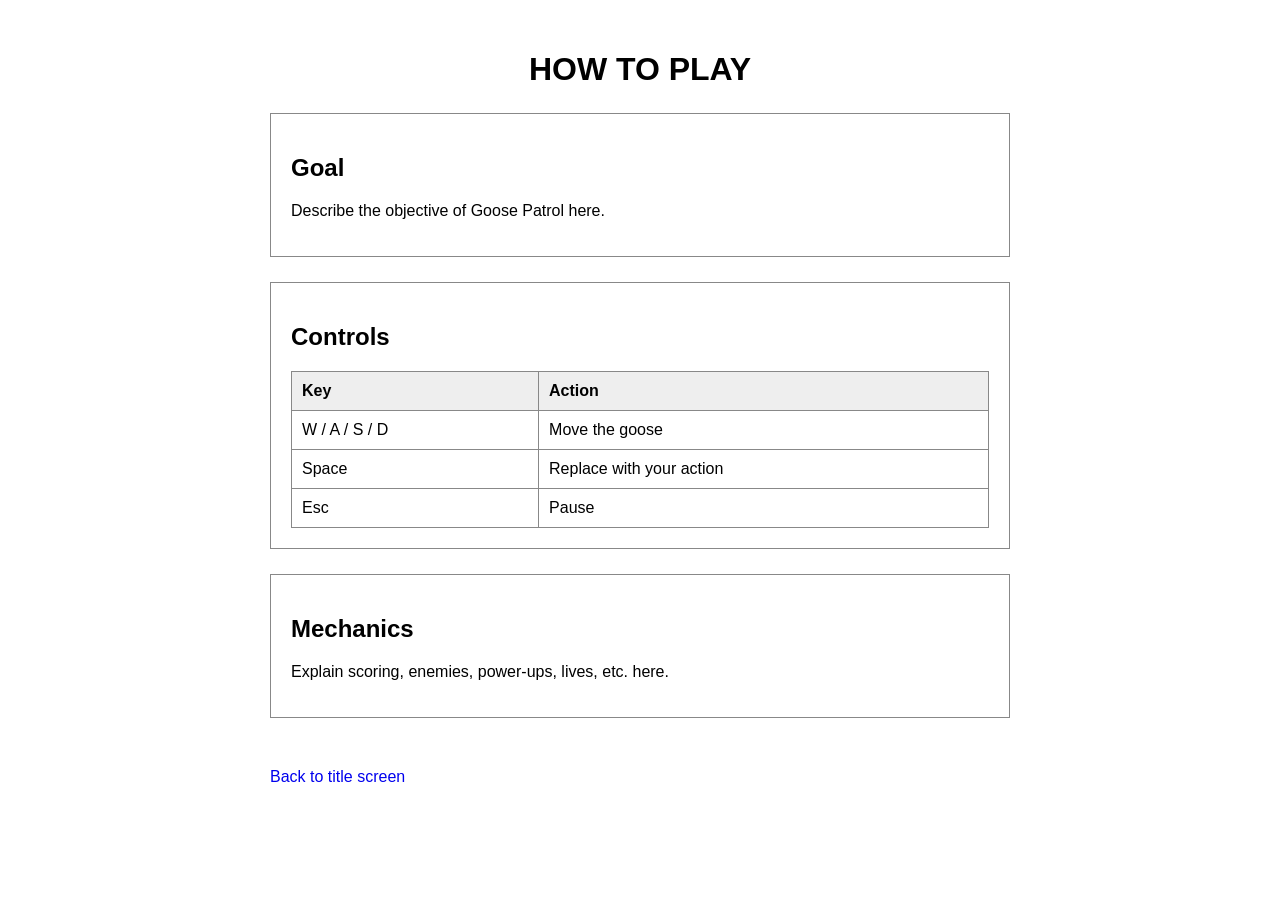
==== controls.html @ 5cadd248 "add controls page" ====
<!DOCTYPE html>
<html lang="en">
<head>
    <meta charset="UTF-8">
    <meta name="viewport" content="width=device-width, initial-scale=1.0">
    <title>How to Play - Goose Patrol</title>
    <link rel="stylesheet" href="style.css">
</head>

<body>

    <main class="controls-page">

        <h1>HOW TO PLAY</h1>

        <section class="info-block">
            <h2>Goal</h2>
            <p>Describe the objective of Goose Patrol here.</p>
        </section>

        <section class="info-block">
            <h2>Controls</h2>
            <table class="controls-table">
                <thead>
                    <tr><th>Key</th><th>Action</th></tr>
                </thead>
                <tbody>
                    <tr><td>W / A / S / D</td><td>Move the goose</td></tr>
                    <tr><td>Space</td><td>Replace with your action</td></tr>
                    <tr><td>Esc</td><td>Pause</td></tr>
                </tbody>
            </table>
        </section>

        <section class="info-block">
            <h2>Mechanics</h2>
            <p>Explain scoring, enemies, power-ups, lives, etc. here.</p>
        </section>

        <a href="index.html" class="back-link">Back to title screen</a>

    </main>

</body>
</html>
---- style.css ----
/* General website settings */

* {
    box-sizing: border-box;
}

body {
    margin: 0;
    font-family: Arial, sans-serif;
}

/* TITLE SCREEN */

.title-screen {
    min-height: 100vh;
    display: flex;
    flex-direction: column;
    align-items: center;
    justify-content: center;
    text-align: center;
}

.title-screen h1 {
    font-size: 48px;
}

.goose-image {
    width: 250px;
    height: auto;
    cursor: pointer;
}

.goose-image:hover {
    transform: scale(1.05);
}

/* TITLE SCREEN LINKS */

.link-row {
    display: flex;
    flex-wrap: wrap;
    justify-content: center;
    gap: 40px;
    margin-top: 20px;
}

.link-item {
    display: flex;
    flex-direction: column;
    align-items: center;
}

/* CONTROLS PAGE */

.controls-page {
    min-height: 100vh;
    padding: 30px;
    max-width: 800px;
    margin: 0 auto;
}

.controls-page h1 {
    text-align: center;
}

.info-block {
    margin: 25px 0;
    padding: 20px;
    border: 1px solid #888;
}

.controls-table {
    width: 100%;
    border-collapse: collapse;
}

.controls-table th,
.controls-table td {
    border: 1px solid #888;
    padding: 10px;
    text-align: left;
}

.controls-table th {
    background: #eeeeee;
}

/* DOCUMENTS PAGE */

.documents-page {
    min-height: 100vh;
    padding: 30px;
}

.documents-page h1 {
    text-align: center;
}

/* TAB NAVIGATION */

.tab-container {
    display: flex;
    justify-content: center;
    flex-wrap: wrap;
    gap: 8px;
    margin: 30px 0;
}

.tab {
    padding: 12px 20px;
    border: 1px solid #888;
    cursor: pointer;
    background: #eeeeee;
    font-size: 15px;
}

.tab.active {
    background: #444444;
    color: white;
}

/* DOCUMENT CONTENT */

.document-content {
    display: none;
    padding: 25px;
    min-height: 400px;
    border: 1px solid #888;
}

.document-content.active {
    display: block;
}

/* BACK LINK */

.back-link {
    display: inline-block;
    margin-top: 25px;
    text-decoration: none;
}
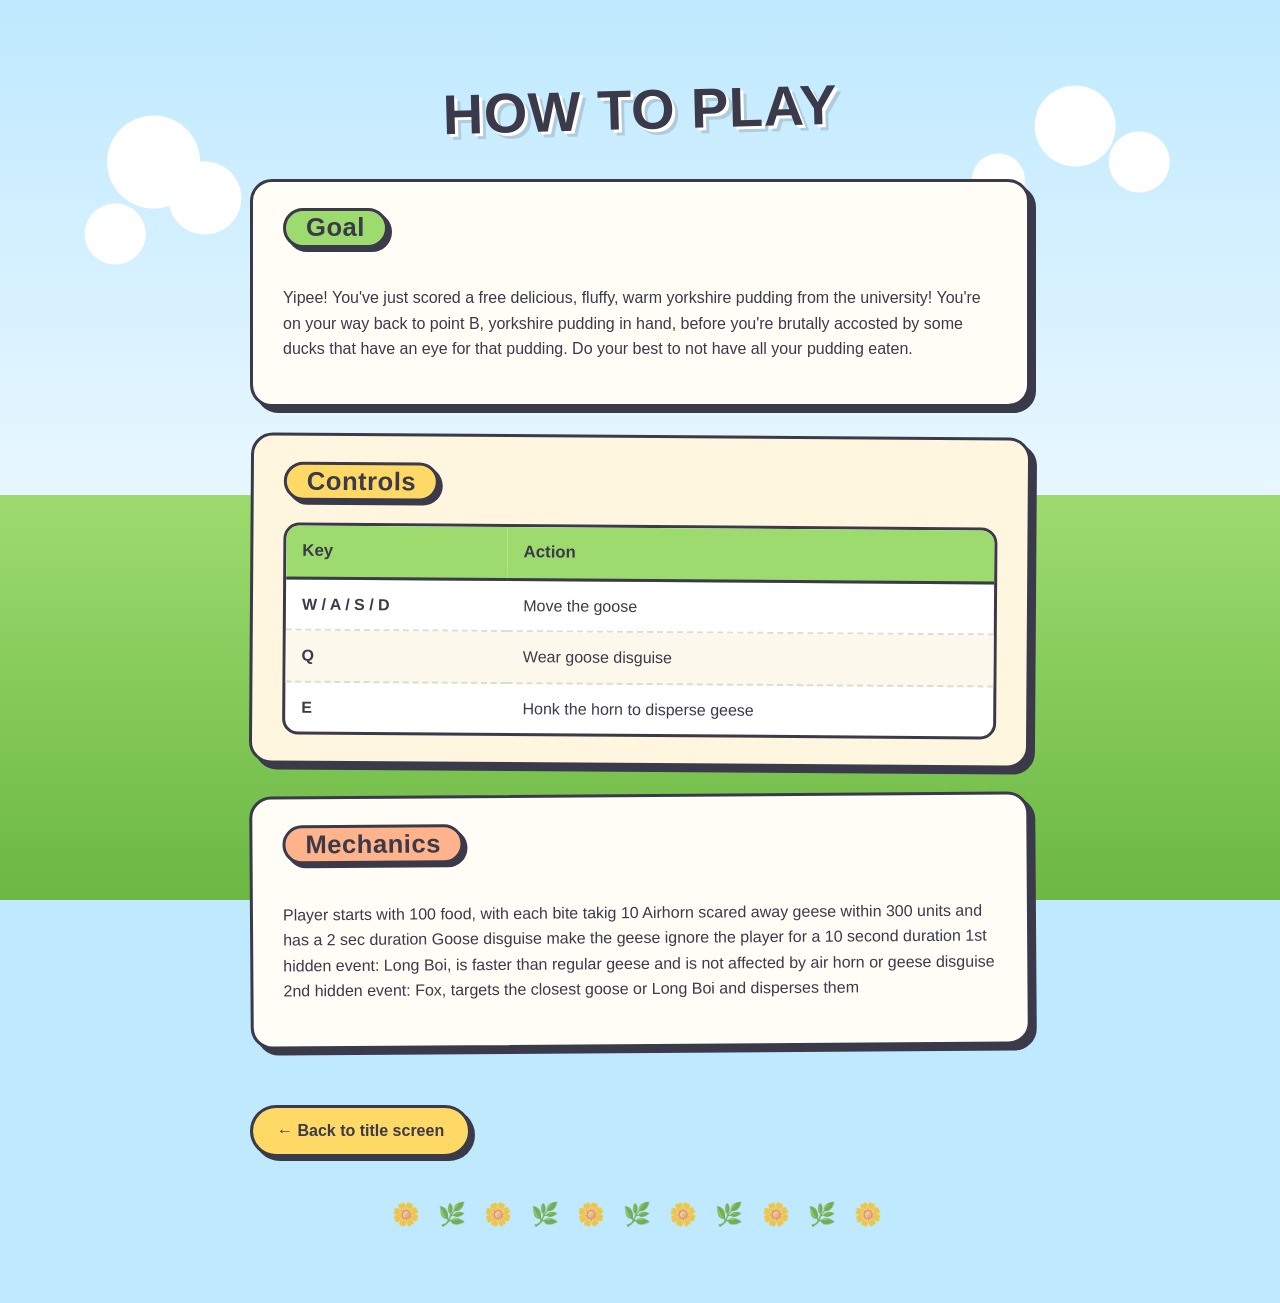
==== commit 46d7405f: "style test" ====
--- a/controls.html
+++ b/controls.html
@@ -15,7 +15,7 @@
 
         <section class="info-block">
             <h2>Goal</h2>
-            <p>Describe the objective of Goose Patrol here.</p>
+            <p>Yipee! You've just scored a free delicious, fluffy, warm yorkshire pudding from the university! You're on your way back to point B, yorkshire pudding in hand, before you're brutally accosted by some ducks that have an eye for that pudding. Do your best to not have all your pudding eaten. </p>
         </section>
 
         <section class="info-block">
@@ -26,15 +26,21 @@
                 </thead>
                 <tbody>
                     <tr><td>W / A / S / D</td><td>Move the goose</td></tr>
-                    <tr><td>Space</td><td>Replace with your action</td></tr>
-                    <tr><td>Esc</td><td>Pause</td></tr>
+                    <tr><td>Q</td><td>Wear goose disguise</td></tr>
+                    <tr><td>E</td><td>Honk the horn to disperse geese</td></tr>
                 </tbody>
             </table>
         </section>
 
         <section class="info-block">
             <h2>Mechanics</h2>
-            <p>Explain scoring, enemies, power-ups, lives, etc. here.</p>
+            <p>Player starts with 100 food, with each bite takig 10
+                Airhorn scared away geese within 300 units and has a 2 sec duration
+                Goose disguise make the geese ignore the player for a 10 second duration
+
+                1st hidden event: Long Boi, is faster than regular geese and is not affected by air horn or geese disguise
+                2nd hidden event: Fox, targets the closest goose or Long Boi and disperses them
+            </p>
         </section>
 
         <a href="index.html" class="back-link">Back to title screen</a>
--- a/style.css
+++ b/style.css
@@ -1,4 +1,30 @@
-/* General website settings */
+
+/* Optional: add this to <head> of each page for the full effect:
+   <link rel="preconnect" href="https://fonts.googleapis.com">
+   <link href="https://fonts.googleapis.com/css2?family=Baloo+2:wght@500;700;800&family=Nunito:wght@400;700&display=swap" rel="stylesheet">
+
+/* ---------- Theme variables ---------- */
+
+:root {
+    --sky: #bfe9ff;
+    --sky-2: #e8f7ff;
+    --grass: #9edb6f;
+    --grass-dark: #6bb843;
+    --sunny: #ffd966;
+    --peach: #ffb38a;
+    --coral: #ff8fa3;
+    --ink: #3b3a4a;
+    --ink-soft: #6b6a7d;
+    --card: #fffdf5;
+    --border: #3b3a4a;
+    --shadow: 6px 6px 0 var(--border);
+    --shadow-small: 4px 4px 0 var(--border);
+    --radius: 22px;
+    --font-display: "Baloo 2", "Trebuchet MS", "Comic Sans MS", cursive, sans-serif;
+    --font-body: "Nunito", "Verdana", "Trebuchet MS", sans-serif;
+}
+
+/* ---------- General website settings ---------- */
 
 * {
     box-sizing: border-box;
@@ -6,10 +32,55 @@
 
 body {
     margin: 0;
-    font-family: Arial, sans-serif;
-}
-
-/* TITLE SCREEN */
+    font-family: var(--font-body);
+    color: var(--ink);
+    line-height: 1.6;
+    background-color: var(--sky);
+    background-image:
+        radial-gradient(circle at 12% 18%, #ffffff 0 46px, transparent 47px),
+        radial-gradient(circle at 16% 22%, #ffffff 0 36px, transparent 37px),
+        radial-gradient(circle at 9% 26%, #ffffff 0 30px, transparent 31px),
+        radial-gradient(circle at 84% 14%, #ffffff 0 40px, transparent 41px),
+        radial-gradient(circle at 89% 18%, #ffffff 0 30px, transparent 31px),
+        radial-gradient(circle at 78% 20%, #ffffff 0 26px, transparent 27px),
+        linear-gradient(var(--sky) 0%, var(--sky-2) 55%, var(--grass) 55%, var(--grass-dark) 100%);
+    background-attachment: fixed;
+    background-repeat: no-repeat;
+}
+
+h1, h2, h3, h4 {
+    font-family: var(--font-display);
+    line-height: 1.15;
+    letter-spacing: 0.5px;
+}
+
+h1 {
+    font-size: clamp(2rem, 6vw, 3.5rem);
+    font-weight: 800;
+    color: var(--ink);
+    text-shadow:
+        3px 3px 0 #ffffff,
+        6px 6px 0 rgba(59, 58, 74, 0.18);
+}
+
+h2 {
+    font-size: 1.6rem;
+    font-weight: 800;
+    color: var(--ink);
+}
+
+h3 {
+    font-size: 1.25rem;
+    font-weight: 700;
+    color: var(--ink);
+}
+
+a {
+    color: #2f7fc4;
+    font-weight: 700;
+}
+
+/* ---------- TITLE SCREEN ---------- */
 
 .title-screen {
     min-height: 100vh;
@@ -18,30 +89,65 @@
     align-items: center;
     justify-content: center;
     text-align: center;
+    padding: 30px 20px 60px;
 }
 
 .title-screen h1 {
-    font-size: 48px;
+    font-size: clamp(2.6rem, 9vw, 5rem);
+    margin-bottom: 0.1em;
+    transform: rotate(-2deg);
+}
+
+.title-screen > p {
+    font-family: var(--font-display);
+    font-size: 1.2rem;
+    font-weight: 700;
+    color: var(--ink-soft);
+    background: var(--card);
+    border: 3px solid var(--border);
+    border-radius: 999px;
+    padding: 4px 22px;
+    box-shadow: var(--shadow-small);
+    transform: rotate(1.5deg);
+    margin-top: 0;
 }
 
 .goose-image {
     width: 250px;
     height: auto;
     cursor: pointer;
-}
-
+    transition: transform 0.18s ease;
+    filter: drop-shadow(0 10px 0 rgba(59, 58, 74, 0.15));
+}
+
+.goose-link {
+    display: inline-block;
+    border-radius: 30px;
+}
+
+.goose-link:hover .goose-image,
 .goose-image:hover {
-    transform: scale(1.05);
-}
-
-/* TITLE SCREEN LINKS */
+    transform: scale(1.08) rotate(-3deg);
+}
+
+/* wobble the goose a little so it feels alive */
+.goose-link:hover .goose-image {
+    animation: goose-bob 0.6s ease-in-out infinite alternate;
+}
+
+@keyframes goose-bob {
+    from { transform: scale(1.06) rotate(-3deg) translateY(0); }
+    to   { transform: scale(1.1) rotate(2deg) translateY(-10px); }
+}
+
+/* ---------- TITLE SCREEN LINKS ---------- */
 
 .link-row {
     display: flex;
     flex-wrap: wrap;
     justify-content: center;
-    gap: 40px;
-    margin-top: 20px;
+    gap: 50px;
+    margin-top: 30px;
 }
 
 .link-item {
@@ -50,92 +156,404 @@
     align-items: center;
 }
 
-/* CONTROLS PAGE */
+.link-item p {
+    font-family: var(--font-display);
+    font-weight: 700;
+    color: var(--ink);
+    background: var(--sunny);
+    border: 3px solid var(--border);
+    border-radius: 999px;
+    padding: 3px 18px;
+    box-shadow: var(--shadow-small);
+    margin: 12px 0 0;
+    transition: transform 0.18s ease;
+}
+
+.link-item:nth-child(2) p {
+    background: var(--coral);
+    color: #ffffff;
+}
+
+.link-item:hover p {
+    transform: translateY(-3px) rotate(-2deg);
+}
+
+/* ---------- CONTROLS PAGE ---------- */
 
 .controls-page {
     min-height: 100vh;
-    padding: 30px;
-    max-width: 800px;
+    padding: 40px 20px 70px;
+    max-width: 820px;
     margin: 0 auto;
 }
 
 .controls-page h1 {
     text-align: center;
+    transform: rotate(-1.5deg);
 }
 
 .info-block {
-    margin: 25px 0;
-    padding: 20px;
-    border: 1px solid #888;
-}
+    margin: 28px 0;
+    padding: 26px 30px;
+    background: var(--card);
+    border: 3px solid var(--border);
+    border-radius: var(--radius);
+    box-shadow: var(--shadow);
+    transition: transform 0.18s ease;
+}
+
+.info-block:nth-of-type(2) {
+    background: #fff6e0;
+    transform: rotate(0.4deg);
+}
+
+.info-block:nth-of-type(3) {
+    transform: rotate(-0.4deg);
+}
+
+.info-block:hover {
+    transform: translateY(-4px) rotate(0deg);
+}
+
+.info-block h2 {
+    margin-top: 0;
+    display: inline-block;
+    background: var(--grass);
+    border: 3px solid var(--border);
+    border-radius: 999px;
+    padding: 2px 20px;
+    box-shadow: var(--shadow-small);
+}
+
+.info-block:nth-of-type(2) h2 {
+    background: var(--sunny);
+}
+
+.info-block:nth-of-type(3) h2 {
+    background: var(--peach);
+}
+
+/* ---------- TABLES (controls + traceability) ---------- */
 
 .controls-table {
     width: 100%;
-    border-collapse: collapse;
+    border-collapse: separate;
+    border-spacing: 0;
+    overflow: hidden;
+    border: 3px solid var(--border);
+    border-radius: 16px;
+    background: #ffffff;
 }
 
 .controls-table th,
 .controls-table td {
-    border: 1px solid #888;
-    padding: 10px;
+    padding: 12px 16px;
     text-align: left;
+    border-bottom: 2px dashed #e0dcd0;
 }
 
 .controls-table th {
-    background: #eeeeee;
-}
-
-/* DOCUMENTS PAGE */
+    background: var(--grass);
+    color: var(--ink);
+    font-family: var(--font-display);
+    font-weight: 800;
+    font-size: 1.05rem;
+    border-bottom: 3px solid var(--border);
+}
+
+.controls-table tr:last-child td {
+    border-bottom: none;
+}
+
+.controls-table tbody tr:nth-child(even) {
+    background: #fdf8ec;
+}
+
+.controls-table tbody tr:hover {
+    background: #eaf7da;
+}
+
+.controls-table td:first-child {
+    font-weight: 700;
+    white-space: nowrap;
+}
+
+/* ---------- DOCUMENTS PAGE ---------- */
 
 .documents-page {
     min-height: 100vh;
-    padding: 30px;
+    padding: 40px 20px 70px;
+    max-width: 1200px;
+    margin: 0 auto;
 }
 
 .documents-page h1 {
     text-align: center;
-}
-
-/* TAB NAVIGATION */
+    transform: rotate(-1deg);
+}
+
+/* ---------- TAB NAVIGATION ---------- */
 
 .tab-container {
     display: flex;
     justify-content: center;
     flex-wrap: wrap;
-    gap: 8px;
-    margin: 30px 0;
+    gap: 10px;
+    margin: 30px 0 20px;
 }
 
 .tab {
-    padding: 12px 20px;
-    border: 1px solid #888;
+    font-family: var(--font-display);
+    font-size: 1rem;
+    font-weight: 700;
+    padding: 10px 20px;
+    color: var(--ink);
+    background: var(--card);
+    border: 3px solid var(--border);
+    border-radius: 999px;
+    box-shadow: var(--shadow-small);
     cursor: pointer;
-    background: #eeeeee;
-    font-size: 15px;
+    transition: transform 0.15s ease, background 0.15s ease;
+}
+
+.tab:nth-child(2n)    { background: #e3f6d0; }
+.tab:nth-child(3n)    { background: #fff0c2; }
+.tab:nth-child(4n)    { background: #ffe0d1; }
+
+.tab:hover {
+    transform: translateY(-3px) rotate(-1.5deg);
+    background: var(--sunny);
 }
 
 .tab.active {
-    background: #444444;
-    color: white;
-}
-
-/* DOCUMENT CONTENT */
+    background: var(--coral);
+    color: #ffffff;
+    box-shadow: 2px 2px 0 var(--border);
+    transform: translateY(2px) rotate(0deg);
+}
+
+/* ---------- DOCUMENT CONTENT ---------- */
 
 .document-content {
     display: none;
-    padding: 25px;
+    padding: 32px 34px;
     min-height: 400px;
-    border: 1px solid #888;
+    background: var(--card);
+    border: 3px solid var(--border);
+    border-radius: var(--radius);
+    box-shadow: var(--shadow);
 }
 
 .document-content.active {
     display: block;
-}
-
-/* BACK LINK */
+    animation: pop-in 0.3s ease;
+}
+
+@keyframes pop-in {
+    from { transform: scale(0.97); opacity: 0; }
+    to   { transform: scale(1); opacity: 1; }
+}
+
+.document-content h2 {
+    margin-top: 0;
+    display: inline-block;
+    background: var(--sunny);
+    border: 3px solid var(--border);
+    border-radius: 999px;
+    padding: 3px 24px;
+    box-shadow: var(--shadow-small);
+}
+
+/* inner headings as little stickers */
+#doc2 h3,
+#doc3 h3 {
+    margin-top: 34px;
+    display: inline-block;
+    background: #d9f2ff;
+    border: 2px solid var(--border);
+    border-radius: 12px;
+    padding: 2px 14px;
+}
+
+#doc2 h4 {
+    margin-top: 26px;
+    color: var(--ink-soft);
+}
+
+/* ---------- BACK LINK ---------- */
 
 .back-link {
     display: inline-block;
-    margin-top: 25px;
+    margin-top: 30px;
+    padding: 10px 24px;
+    font-family: var(--font-display);
+    font-weight: 700;
     text-decoration: none;
+    color: var(--ink);
+    background: var(--sunny);
+    border: 3px solid var(--border);
+    border-radius: 999px;
+    box-shadow: var(--shadow-small);
+    transition: transform 0.15s ease, background 0.15s ease;
+}
+
+.back-link::before {
+    content: "← ";
+}
+
+.back-link:hover {
+    transform: translateY(-3px) rotate(-1.5deg);
+    background: var(--peach);
+}
+
+/* ---------- GANTT SNAPSHOTS (Method Selection + Planning) ---------- */
+
+.gantt-timeline {
+    display: flex;
+    flex-direction: column;
+    gap: 30px;
+    margin: 20px 0 30px;
+}
+
+.gantt-snapshot {
+    margin: 0;
+    padding: 18px;
+    background: #ffffff;
+    border: 3px solid var(--border);
+    border-radius: 18px;
+    box-shadow: var(--shadow-small);
+    transition: transform 0.18s ease;
+}
+
+.gantt-snapshot:nth-child(even) {
+    transform: rotate(0.4deg);
+}
+
+.gantt-snapshot:hover {
+    transform: translateY(-4px) rotate(0deg);
+}
+
+.gantt-date {
+    font-family: var(--font-display);
+    font-weight: 800;
+    margin-bottom: 12px;
+    display: inline-block;
+    background: var(--grass);
+    border: 2px solid var(--border);
+    border-radius: 999px;
+    padding: 2px 16px;
+}
+
+.gantt-image {
+    display: block;
+    max-width: 100%;
+    height: auto;
+    border: 2px solid var(--border);
+    border-radius: 12px;
+}
+
+.gantt-notes {
+    margin: 12px 0 0;
+}
+
+/* ---------- UML DIAGRAMS (Architecture) ---------- */
+
+.uml-timeline {
+    display: flex;
+    flex-direction: column;
+    gap: 30px;
+    margin: 20px 0 30px;
+}
+
+.uml-figure {
+    margin: 0 0 20px;
+    padding: 18px;
+    background: #ffffff;
+    border: 3px solid var(--border);
+    border-radius: 18px;
+    box-shadow: var(--shadow-small);
+    transition: transform 0.18s ease;
+}
+
+.uml-figure:nth-child(even) {
+    transform: rotate(0.4deg);
+}
+
+.uml-figure:hover {
+    transform: translateY(-4px) rotate(0deg);
+}
+
+.uml-title {
+    font-family: var(--font-display);
+    font-weight: 800;
+    margin-bottom: 12px;
+    display: inline-block;
+    background: #e3f6d0;
+    border: 2px solid var(--border);
+    border-radius: 999px;
+    padding: 2px 16px;
+}
+
+.uml-image {
+    display: block;
+    max-width: 100%;
+    max-height: 700px;
+    width: auto;
+    height: auto;
+    border: 2px solid var(--border);
+    border-radius: 12px;
+}
+
+.uml-notes {
+    margin: 12px 0 0;
+}
+
+/* ---------- Decorative grass strip on long pages ---------- */
+
+.controls-page::after,
+.documents-page::after {
+    content: "🌼   🌿   🌼   🌿   🌼   🌿   🌼   🌿   🌼   🌿   🌼";
+    display: block;
+    text-align: center;
+    font-size: 1.4rem;
+    letter-spacing: 6px;
+    opacity: 0.75;
+    margin-top: 40px;
+}
+
+/* ---------- Small screens ---------- */
+
+@media (max-width: 600px) {
+    .info-block,
+    .document-content {
+        padding: 20px;
+    }
+
+    .goose-image {
+        width: 180px;
+    }
+
+    .link-row {
+        gap: 30px;
+    }
+
+    .tab {
+        font-size: 0.85rem;
+        padding: 8px 14px;
+    }
+
+    .controls-table th,
+    .controls-table td {
+        padding: 9px 10px;
+        font-size: 0.92rem;
+    }
+}
+
+/* ---------- Respect reduced motion ---------- */
+
+@media (prefers-reduced-motion: reduce) {
+    * {
+        animation: none !important;
+        transition: none !important;
+    }
 }
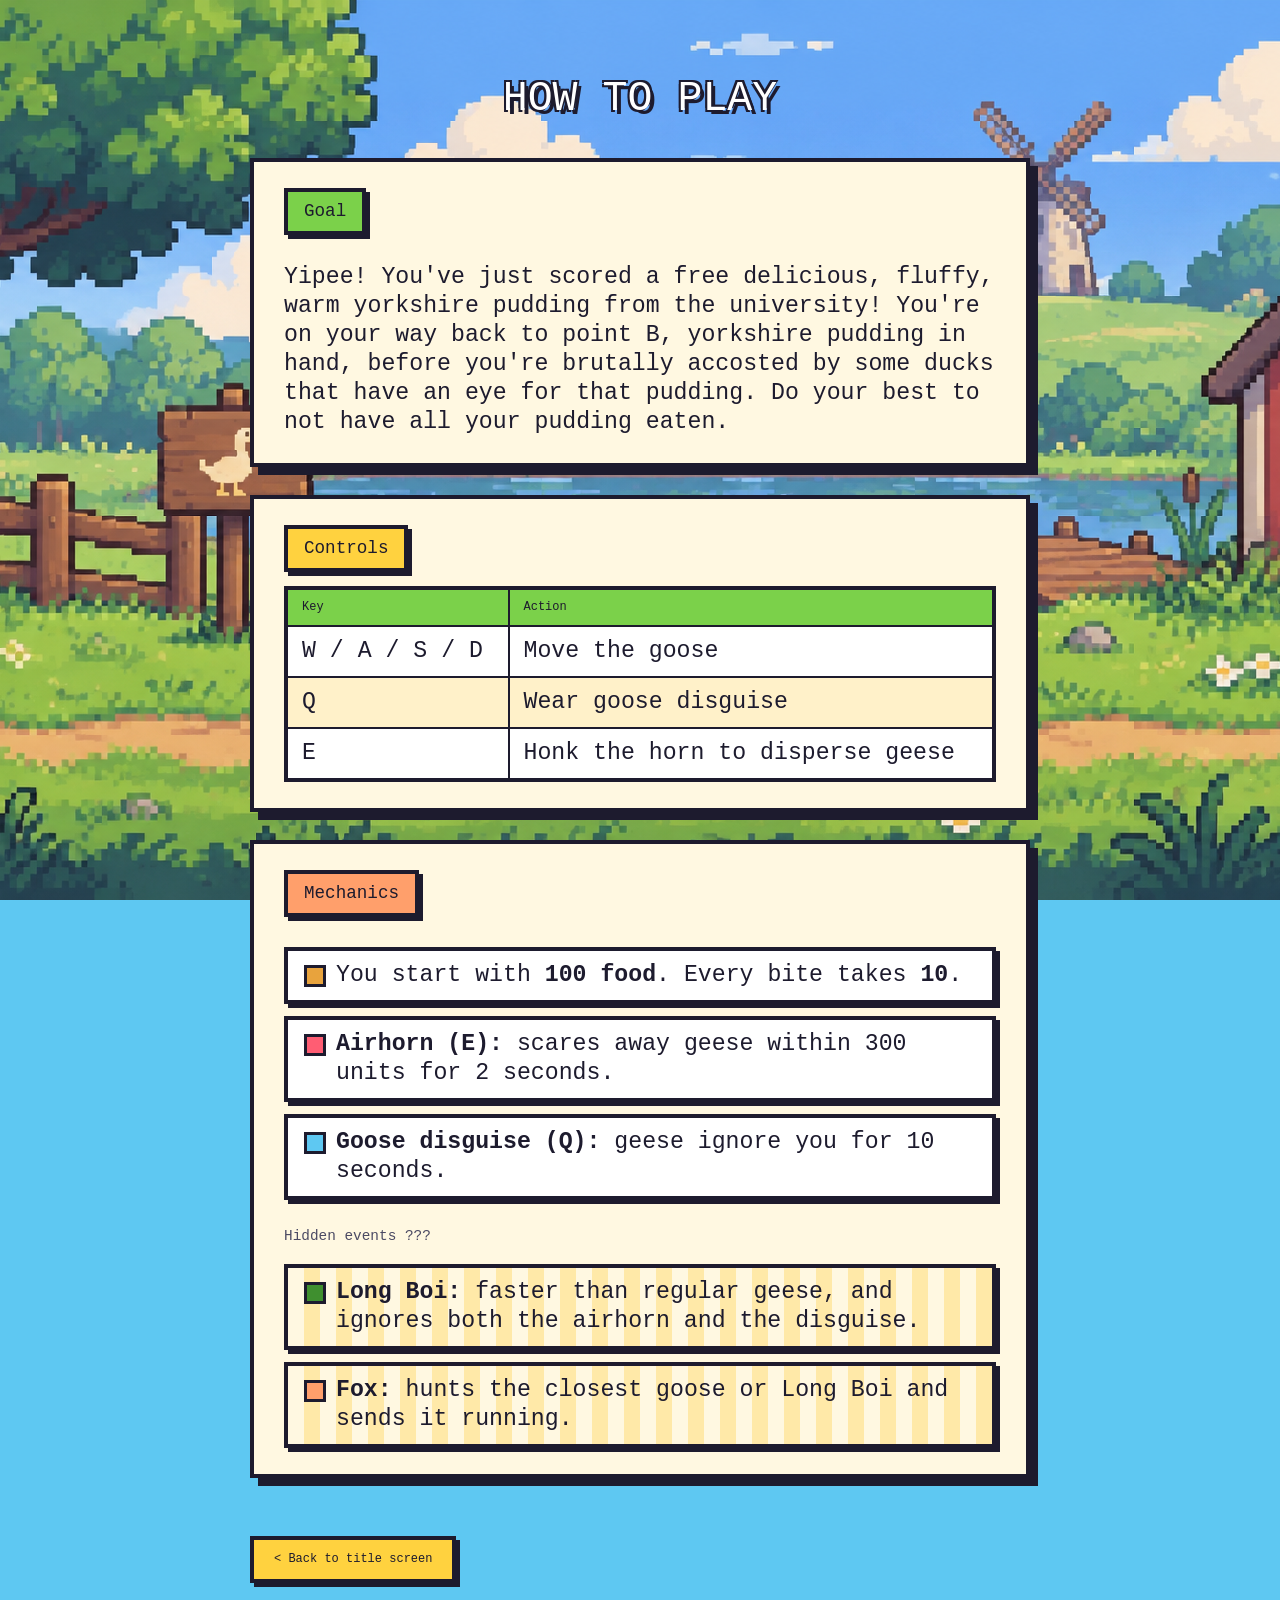
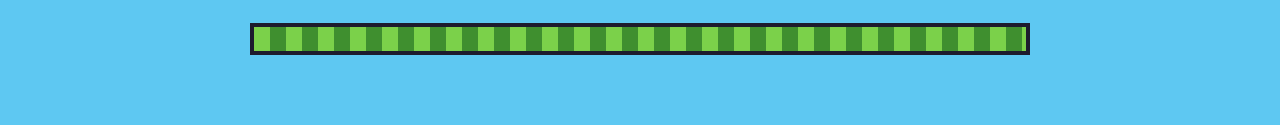
==== commit 97dfe03d: "added styling to website and more images for styling" ====
--- a/controls.html
+++ b/controls.html
@@ -4,6 +4,9 @@
     <meta charset="UTF-8">
     <meta name="viewport" content="width=device-width, initial-scale=1.0">
     <title>How to Play - Goose Patrol</title>
+    <link rel="preconnect" href="https://fonts.googleapis.com">
+    <link rel="preconnect" href="https://fonts.gstatic.com" crossorigin>
+    <link href="https://fonts.googleapis.com/css2?family=Baloo+2:wght@500;700;800&family=Nunito:wght@400;700&display=swap" rel="stylesheet">
     <link rel="stylesheet" href="style.css">
 </head>
 
@@ -34,13 +37,16 @@
 
         <section class="info-block">
             <h2>Mechanics</h2>
-            <p>Player starts with 100 food, with each bite takig 10
-                Airhorn scared away geese within 300 units and has a 2 sec duration
-                Goose disguise make the geese ignore the player for a 10 second duration
-
-                1st hidden event: Long Boi, is faster than regular geese and is not affected by air horn or geese disguise
-                2nd hidden event: Fox, targets the closest goose or Long Boi and disperses them
-            </p>
+            <ul class="mechanics-list">
+                <li>You start with <strong>100 food</strong>. Every bite takes <strong>10</strong>.</li>
+                <li><strong>Airhorn (E):</strong> scares away geese within 300 units for 2 seconds.</li>
+                <li><strong>Goose disguise (Q):</strong> geese ignore you for 10 seconds.</li>
+            </ul>
+            <h3 class="hidden-title">Hidden events</h3>
+            <ul class="mechanics-list hidden-events">
+                <li><strong>Long Boi:</strong> faster than regular geese, and ignores both the airhorn and the disguise.</li>
+                <li><strong>Fox:</strong> hunts the closest goose or Long Boi and sends it running.</li>
+            </ul>
         </section>
 
         <a href="index.html" class="back-link">Back to title screen</a>
--- a/style.css
+++ b/style.css
@@ -1,86 +1,52 @@
-
-/* Optional: add this to <head> of each page for the full effect:
-   <link rel="preconnect" href="https://fonts.googleapis.com">
-   <link href="https://fonts.googleapis.com/css2?family=Baloo+2:wght@500;700;800&family=Nunito:wght@400;700&display=swap" rel="stylesheet">
-
-/* ---------- Theme variables ---------- */
+/* GOOSE PATROL - 16-bit theme. Fonts (Press Start 2P + VT323) are linked in each page's <head>. */
 
 :root {
-    --sky: #bfe9ff;
-    --sky-2: #e8f7ff;
-    --grass: #9edb6f;
-    --grass-dark: #6bb843;
-    --sunny: #ffd966;
-    --peach: #ffb38a;
-    --coral: #ff8fa3;
-    --ink: #3b3a4a;
-    --ink-soft: #6b6a7d;
-    --card: #fffdf5;
-    --border: #3b3a4a;
-    --shadow: 6px 6px 0 var(--border);
+    --sky: #5ec8f2;
+    --grass: #7bd14a;
+    --grass-dark: #3f8f2f;
+    --sunny: #ffd23f;
+    --peach: #ff9f6b;
+    --coral: #ff5d73;
+    --pudding: #e8a33d;
+    --ink: #1d1b2e;
+    --ink-soft: #4b4a63;
+    --card: #fff8e1;
+    --border: #1d1b2e;
+    --shadow: 8px 8px 0 var(--border);
     --shadow-small: 4px 4px 0 var(--border);
-    --radius: 22px;
-    --font-display: "Baloo 2", "Trebuchet MS", "Comic Sans MS", cursive, sans-serif;
-    --font-body: "Nunito", "Verdana", "Trebuchet MS", sans-serif;
-}
-
-/* ---------- General website settings ---------- */
-
-* {
-    box-sizing: border-box;
-}
+    --font-display: "Press Start 2P", "Courier New", monospace;
+    --font-body: "VT323", "Courier New", monospace;
+}
+
+* { box-sizing: border-box; }
+
+img { image-rendering: pixelated; }
 
 body {
     margin: 0;
     font-family: var(--font-body);
+    font-size: 1.45rem;
+    line-height: 1.25;
     color: var(--ink);
-    line-height: 1.6;
-    background-color: var(--sky);
-    background-image:
-        radial-gradient(circle at 12% 18%, #ffffff 0 46px, transparent 47px),
-        radial-gradient(circle at 16% 22%, #ffffff 0 36px, transparent 37px),
-        radial-gradient(circle at 9% 26%, #ffffff 0 30px, transparent 31px),
-        radial-gradient(circle at 84% 14%, #ffffff 0 40px, transparent 41px),
-        radial-gradient(circle at 89% 18%, #ffffff 0 30px, transparent 31px),
-        radial-gradient(circle at 78% 20%, #ffffff 0 26px, transparent 27px),
-        linear-gradient(var(--sky) 0%, var(--sky-2) 55%, var(--grass) 55%, var(--grass-dark) 100%);
-    background-attachment: fixed;
-    background-repeat: no-repeat;
-}
-
-h1, h2, h3, h4 {
-    font-family: var(--font-display);
-    line-height: 1.15;
-    letter-spacing: 0.5px;
-}
+    background: var(--sky) url("images/background.png") center / cover no-repeat fixed;
+    image-rendering: pixelated;
+}
+
+h1, h2, h3, h4 { font-family: var(--font-display); line-height: 1.5; font-weight: 400; }
 
 h1 {
-    font-size: clamp(2rem, 6vw, 3.5rem);
-    font-weight: 800;
-    color: var(--ink);
-    text-shadow:
-        3px 3px 0 #ffffff,
-        6px 6px 0 rgba(59, 58, 74, 0.18);
-}
-
-h2 {
-    font-size: 1.6rem;
-    font-weight: 800;
-    color: var(--ink);
-}
-
-h3 {
-    font-size: 1.25rem;
-    font-weight: 700;
-    color: var(--ink);
-}
-
-a {
-    color: #2f7fc4;
-    font-weight: 700;
-}
-
-/* ---------- TITLE SCREEN ---------- */
+    font-size: clamp(1.4rem, 5vw, 2.6rem);
+    color: #fff;
+    text-shadow: 4px 4px 0 var(--ink), -2px -2px 0 var(--ink), 2px -2px 0 var(--ink), -2px 2px 0 var(--ink);
+}
+h2 { font-size: 1.1rem; }
+h3 { font-size: 0.9rem; }
+h4 { font-size: 0.8rem; }
+
+a { color: #1c5fd1; }
+a:focus-visible, .tab:focus-visible { outline: 4px solid var(--coral); outline-offset: 4px; }
+
+/* ---------- Title screen ---------- */
 
 .title-screen {
     min-height: 100vh;
@@ -92,468 +58,251 @@
     padding: 30px 20px 60px;
 }
 
-.title-screen h1 {
-    font-size: clamp(2.6rem, 9vw, 5rem);
-    margin-bottom: 0.1em;
-    transform: rotate(-2deg);
-}
+.title-screen h1 { font-size: clamp(1.8rem, 7vw, 3.6rem); margin-bottom: 0.4em; }
 
 .title-screen > p {
-    font-family: var(--font-display);
-    font-size: 1.2rem;
-    font-weight: 700;
-    color: var(--ink-soft);
-    background: var(--card);
-    border: 3px solid var(--border);
-    border-radius: 999px;
-    padding: 4px 22px;
-    box-shadow: var(--shadow-small);
-    transform: rotate(1.5deg);
+    font-size: 1.6rem;
+    background: var(--sunny);
+    border: 4px solid var(--border);
+    padding: 2px 20px;
+    box-shadow: var(--shadow-small);
     margin-top: 0;
 }
 
-.goose-image {
-    width: 250px;
-    height: auto;
-    cursor: pointer;
-    transition: transform 0.18s ease;
-    filter: drop-shadow(0 10px 0 rgba(59, 58, 74, 0.15));
-}
-
-.goose-link {
-    display: inline-block;
-    border-radius: 30px;
-}
-
-.goose-link:hover .goose-image,
-.goose-image:hover {
-    transform: scale(1.08) rotate(-3deg);
-}
-
-/* wobble the goose a little so it feels alive */
-.goose-link:hover .goose-image {
-    animation: goose-bob 0.6s ease-in-out infinite alternate;
-}
-
-@keyframes goose-bob {
-    from { transform: scale(1.06) rotate(-3deg) translateY(0); }
-    to   { transform: scale(1.1) rotate(2deg) translateY(-10px); }
-}
-
-/* ---------- TITLE SCREEN LINKS ---------- */
-
-.link-row {
-    display: flex;
-    flex-wrap: wrap;
-    justify-content: center;
-    gap: 50px;
-    margin-top: 30px;
-}
-
-.link-item {
-    display: flex;
-    flex-direction: column;
-    align-items: center;
+.link-row { display: flex; flex-wrap: wrap; justify-content: center; gap: 50px; margin-top: 30px; }
+
+.link-item { position: relative; display: flex; flex-direction: column; align-items: center; }
+
+.goose-link { display: inline-block; }
+
+/* two-frame sprite: frame 2 sits on top and blinks on and off */
+.sprite { position: relative; display: block; width: 250px; }
+.sprite .frame { display: block; width: 100%; height: auto; }
+.sprite .frame-a { animation: sprite-flip-a 0.8s steps(1, end) infinite; }
+.sprite .frame-b {
+    position: absolute;
+    inset: 0;
+    opacity: 0;
+    animation: sprite-flip-b 0.8s steps(1, end) infinite;
+}
+.goose-link:hover .frame,
+.goose-link:focus-visible .frame { animation-duration: 0.3s; }
+.goose-link:hover .sprite { transform: translateY(-8px); }
+
+/* the two frames take turns: A is shown first half, B second half */
+@keyframes sprite-flip-a {
+    0%   { opacity: 1; }
+    50%  { opacity: 0; }
+}
+@keyframes sprite-flip-b {
+    0%   { opacity: 0; }
+    50%  { opacity: 1; }
 }
 
 .link-item p {
     font-family: var(--font-display);
-    font-weight: 700;
-    color: var(--ink);
+    font-size: 0.75rem;
     background: var(--sunny);
-    border: 3px solid var(--border);
-    border-radius: 999px;
-    padding: 3px 18px;
-    box-shadow: var(--shadow-small);
-    margin: 12px 0 0;
-    transition: transform 0.18s ease;
-}
-
-.link-item:nth-child(2) p {
-    background: var(--coral);
-    color: #ffffff;
-}
-
-.link-item:hover p {
-    transform: translateY(-3px) rotate(-2deg);
-}
-
-/* ---------- CONTROLS PAGE ---------- */
-
-.controls-page {
-    min-height: 100vh;
-    padding: 40px 20px 70px;
-    max-width: 820px;
-    margin: 0 auto;
-}
-
-.controls-page h1 {
-    text-align: center;
-    transform: rotate(-1.5deg);
-}
+    border: 4px solid var(--border);
+    padding: 8px 14px;
+    box-shadow: var(--shadow-small);
+    margin: 16px 0 0;
+}
+.link-item:nth-child(2) p { background: var(--coral); color: #fff; }
+
+/* ---------- Controls page ---------- */
+
+.controls-page, .documents-page { min-height: 100vh; padding: 40px 20px 70px; margin: 0 auto; }
+.controls-page { max-width: 820px; }
+.documents-page { max-width: 1200px; }
+.controls-page h1, .documents-page h1 { text-align: center; }
 
 .info-block {
     margin: 28px 0;
     padding: 26px 30px;
     background: var(--card);
-    border: 3px solid var(--border);
-    border-radius: var(--radius);
+    border: 4px solid var(--border);
     box-shadow: var(--shadow);
-    transition: transform 0.18s ease;
-}
-
-.info-block:nth-of-type(2) {
-    background: #fff6e0;
-    transform: rotate(0.4deg);
-}
-
-.info-block:nth-of-type(3) {
-    transform: rotate(-0.4deg);
-}
-
-.info-block:hover {
-    transform: translateY(-4px) rotate(0deg);
 }
 
 .info-block h2 {
     margin-top: 0;
     display: inline-block;
     background: var(--grass);
+    border: 4px solid var(--border);
+    padding: 6px 16px;
+    box-shadow: var(--shadow-small);
+}
+.info-block:nth-of-type(2) h2 { background: var(--sunny); }
+.info-block:nth-of-type(3) h2 { background: var(--peach); }
+.info-block p { margin: 14px 0 0; }
+
+/* ---------- Tables ---------- */
+
+.controls-table { width: 100%; border-collapse: collapse; border: 4px solid var(--border); background: #fff; }
+.controls-table th, .controls-table td { padding: 10px 14px; text-align: left; border: 2px solid var(--border); }
+.controls-table th { background: var(--grass); font-family: var(--font-display); font-size: 0.75rem; font-weight: 400; }
+.controls-table tbody tr:nth-child(even) { background: #fff1c9; }
+.controls-table tbody tr:hover { background: #d6f5b8; }
+.controls-table td:first-child { white-space: nowrap; }
+
+/* ---------- Mechanics list ---------- */
+
+.mechanics-list { list-style: none; margin: 16px 0 0; padding: 0; display: grid; gap: 12px; }
+
+.mechanics-list li {
+    position: relative;
+    padding: 10px 16px 10px 48px;
+    background: #fff;
+    border: 4px solid var(--border);
+    box-shadow: var(--shadow-small);
+}
+
+/* square pixel bullets */
+.mechanics-list li::before {
+    content: "";
+    position: absolute;
+    left: 16px;
+    top: 14px;
+    width: 16px;
+    height: 16px;
+    background: var(--pudding);
     border: 3px solid var(--border);
-    border-radius: 999px;
-    padding: 2px 20px;
-    box-shadow: var(--shadow-small);
-}
-
-.info-block:nth-of-type(2) h2 {
-    background: var(--sunny);
-}
-
-.info-block:nth-of-type(3) h2 {
-    background: var(--peach);
-}
-
-/* ---------- TABLES (controls + traceability) ---------- */
-
-.controls-table {
-    width: 100%;
-    border-collapse: separate;
-    border-spacing: 0;
-    overflow: hidden;
-    border: 3px solid var(--border);
-    border-radius: 16px;
-    background: #ffffff;
-}
-
-.controls-table th,
-.controls-table td {
-    padding: 12px 16px;
-    text-align: left;
-    border-bottom: 2px dashed #e0dcd0;
-}
-
-.controls-table th {
-    background: var(--grass);
-    color: var(--ink);
-    font-family: var(--font-display);
-    font-weight: 800;
-    font-size: 1.05rem;
-    border-bottom: 3px solid var(--border);
-}
-
-.controls-table tr:last-child td {
-    border-bottom: none;
-}
-
-.controls-table tbody tr:nth-child(even) {
-    background: #fdf8ec;
-}
-
-.controls-table tbody tr:hover {
-    background: #eaf7da;
-}
-
-.controls-table td:first-child {
-    font-weight: 700;
-    white-space: nowrap;
-}
-
-/* ---------- DOCUMENTS PAGE ---------- */
-
-.documents-page {
-    min-height: 100vh;
-    padding: 40px 20px 70px;
-    max-width: 1200px;
-    margin: 0 auto;
-}
-
-.documents-page h1 {
-    text-align: center;
-    transform: rotate(-1deg);
-}
-
-/* ---------- TAB NAVIGATION ---------- */
-
-.tab-container {
-    display: flex;
-    justify-content: center;
-    flex-wrap: wrap;
-    gap: 10px;
-    margin: 30px 0 20px;
-}
+}
+.mechanics-list li:nth-child(2)::before { background: var(--coral); }
+.mechanics-list li:nth-child(3)::before { background: var(--sky); }
+
+.hidden-title { margin: 26px 0 0; color: var(--ink-soft); }
+.hidden-title::after { content: " ???"; }
+
+.hidden-events li {
+    background: repeating-linear-gradient(90deg, #fff8e1 0 16px, #ffe9a8 16px 32px);
+}
+.hidden-events li:nth-child(1)::before { background: var(--grass-dark); }
+.hidden-events li:nth-child(2)::before { background: var(--peach); }
+
+/* ---------- Documents page ---------- */
+
+.tab-container { display: flex; justify-content: center; flex-wrap: wrap; gap: 14px; margin: 30px 0 24px; }
 
 .tab {
     font-family: var(--font-display);
-    font-size: 1rem;
-    font-weight: 700;
-    padding: 10px 20px;
+    font-size: 0.65rem;
+    line-height: 1.5;
+    padding: 12px 16px;
     color: var(--ink);
     background: var(--card);
-    border: 3px solid var(--border);
-    border-radius: 999px;
+    border: 4px solid var(--border);
     box-shadow: var(--shadow-small);
     cursor: pointer;
-    transition: transform 0.15s ease, background 0.15s ease;
-}
-
-.tab:nth-child(2n)    { background: #e3f6d0; }
-.tab:nth-child(3n)    { background: #fff0c2; }
-.tab:nth-child(4n)    { background: #ffe0d1; }
-
-.tab:hover {
-    transform: translateY(-3px) rotate(-1.5deg);
-    background: var(--sunny);
-}
-
-.tab.active {
-    background: var(--coral);
-    color: #ffffff;
-    box-shadow: 2px 2px 0 var(--border);
-    transform: translateY(2px) rotate(0deg);
-}
-
-/* ---------- DOCUMENT CONTENT ---------- */
+}
+.tab:nth-child(2n) { background: #d6f5b8; }
+.tab:nth-child(3n) { background: #ffe9a8; }
+.tab:hover { background: var(--sunny); transform: translateY(-4px); }
+.tab.active { background: var(--coral); color: #fff; box-shadow: none; transform: translate(4px, 4px); }
 
 .document-content {
     display: none;
     padding: 32px 34px;
     min-height: 400px;
     background: var(--card);
-    border: 3px solid var(--border);
-    border-radius: var(--radius);
+    border: 4px solid var(--border);
     box-shadow: var(--shadow);
 }
-
-.document-content.active {
-    display: block;
-    animation: pop-in 0.3s ease;
-}
-
-@keyframes pop-in {
-    from { transform: scale(0.97); opacity: 0; }
-    to   { transform: scale(1); opacity: 1; }
-}
+.document-content.active { display: block; }
 
 .document-content h2 {
     margin-top: 0;
     display: inline-block;
     background: var(--sunny);
+    border: 4px solid var(--border);
+    padding: 6px 16px;
+    box-shadow: var(--shadow-small);
+}
+
+#doc2 h3, #doc3 h3 {
+    margin-top: 34px;
+    display: inline-block;
+    background: #bfe9ff;
     border: 3px solid var(--border);
-    border-radius: 999px;
-    padding: 3px 24px;
-    box-shadow: var(--shadow-small);
-}
-
-/* inner headings as little stickers */
-#doc2 h3,
-#doc3 h3 {
-    margin-top: 34px;
-    display: inline-block;
-    background: #d9f2ff;
-    border: 2px solid var(--border);
-    border-radius: 12px;
-    padding: 2px 14px;
-}
-
-#doc2 h4 {
-    margin-top: 26px;
-    color: var(--ink-soft);
-}
-
-/* ---------- BACK LINK ---------- */
+    padding: 4px 12px;
+}
+#doc2 h4 { margin-top: 26px; color: var(--ink-soft); }
+
+/* placeholder text looks like a to-do note */
+.document-content > p:only-of-type {
+    display: inline-block;
+    padding: 6px 16px;
+    background: #ffe9a8;
+    border: 3px dashed var(--border);
+}
+
+/* ---------- Back link ---------- */
 
 .back-link {
     display: inline-block;
     margin-top: 30px;
-    padding: 10px 24px;
+    padding: 12px 20px;
     font-family: var(--font-display);
-    font-weight: 700;
+    font-size: 0.75rem;
     text-decoration: none;
     color: var(--ink);
     background: var(--sunny);
-    border: 3px solid var(--border);
-    border-radius: 999px;
-    box-shadow: var(--shadow-small);
-    transition: transform 0.15s ease, background 0.15s ease;
-}
-
-.back-link::before {
-    content: "← ";
-}
-
-.back-link:hover {
-    transform: translateY(-3px) rotate(-1.5deg);
-    background: var(--peach);
-}
-
-/* ---------- GANTT SNAPSHOTS (Method Selection + Planning) ---------- */
-
-.gantt-timeline {
-    display: flex;
-    flex-direction: column;
-    gap: 30px;
-    margin: 20px 0 30px;
-}
-
-.gantt-snapshot {
-    margin: 0;
-    padding: 18px;
-    background: #ffffff;
-    border: 3px solid var(--border);
-    border-radius: 18px;
-    box-shadow: var(--shadow-small);
-    transition: transform 0.18s ease;
-}
-
-.gantt-snapshot:nth-child(even) {
-    transform: rotate(0.4deg);
-}
-
-.gantt-snapshot:hover {
-    transform: translateY(-4px) rotate(0deg);
-}
-
-.gantt-date {
-    font-family: var(--font-display);
-    font-weight: 800;
-    margin-bottom: 12px;
-    display: inline-block;
-    background: var(--grass);
-    border: 2px solid var(--border);
-    border-radius: 999px;
-    padding: 2px 16px;
-}
-
-.gantt-image {
-    display: block;
-    max-width: 100%;
-    height: auto;
-    border: 2px solid var(--border);
-    border-radius: 12px;
-}
-
-.gantt-notes {
-    margin: 12px 0 0;
-}
-
-/* ---------- UML DIAGRAMS (Architecture) ---------- */
-
-.uml-timeline {
-    display: flex;
-    flex-direction: column;
-    gap: 30px;
-    margin: 20px 0 30px;
-}
-
-.uml-figure {
+    border: 4px solid var(--border);
+    box-shadow: var(--shadow-small);
+}
+.back-link::before { content: "< "; }
+.back-link:hover { background: var(--peach); transform: translateY(-4px); }
+
+/* ---------- Gantt + UML figures ---------- */
+
+.gantt-timeline, .uml-timeline { display: flex; flex-direction: column; gap: 30px; margin: 20px 0 30px; }
+
+.gantt-snapshot, .uml-figure {
     margin: 0 0 20px;
     padding: 18px;
-    background: #ffffff;
+    background: #fff;
+    border: 4px solid var(--border);
+    box-shadow: var(--shadow-small);
+}
+.gantt-snapshot { margin: 0; }
+.gantt-snapshot:hover, .uml-figure:hover { transform: translateY(-4px); }
+
+.gantt-date, .uml-title {
+    display: inline-block;
+    margin-bottom: 12px;
+    padding: 4px 12px;
+    font-family: var(--font-display);
+    font-size: 0.7rem;
+    background: var(--grass);
     border: 3px solid var(--border);
-    border-radius: 18px;
-    box-shadow: var(--shadow-small);
-    transition: transform 0.18s ease;
-}
-
-.uml-figure:nth-child(even) {
-    transform: rotate(0.4deg);
-}
-
-.uml-figure:hover {
-    transform: translateY(-4px) rotate(0deg);
-}
-
-.uml-title {
-    font-family: var(--font-display);
-    font-weight: 800;
-    margin-bottom: 12px;
-    display: inline-block;
-    background: #e3f6d0;
-    border: 2px solid var(--border);
-    border-radius: 999px;
-    padding: 2px 16px;
-}
-
-.uml-image {
+}
+.uml-title { background: #d6f5b8; }
+
+.gantt-image, .uml-image { display: block; max-width: 100%; height: auto; border: 3px solid var(--border); }
+.uml-image { max-height: 700px; width: auto; }
+
+/* ---------- Pixel grass strip (no emojis) ---------- */
+
+.controls-page::after, .documents-page::after {
+    content: "";
     display: block;
-    max-width: 100%;
-    max-height: 700px;
-    width: auto;
-    height: auto;
-    border: 2px solid var(--border);
-    border-radius: 12px;
-}
-
-.uml-notes {
-    margin: 12px 0 0;
-}
-
-/* ---------- Decorative grass strip on long pages ---------- */
-
-.controls-page::after,
-.documents-page::after {
-    content: "🌼   🌿   🌼   🌿   🌼   🌿   🌼   🌿   🌼   🌿   🌼";
-    display: block;
-    text-align: center;
-    font-size: 1.4rem;
-    letter-spacing: 6px;
-    opacity: 0.75;
+    height: 24px;
     margin-top: 40px;
-}
-
-/* ---------- Small screens ---------- */
+    border: 4px solid var(--border);
+    background: repeating-linear-gradient(90deg, var(--grass) 0 16px, var(--grass-dark) 16px 32px);
+}
+
+/* ---------- Small screens + reduced motion ---------- */
 
 @media (max-width: 600px) {
-    .info-block,
-    .document-content {
-        padding: 20px;
-    }
-
-    .goose-image {
-        width: 180px;
-    }
-
-    .link-row {
-        gap: 30px;
-    }
-
-    .tab {
-        font-size: 0.85rem;
-        padding: 8px 14px;
-    }
-
-    .controls-table th,
-    .controls-table td {
-        padding: 9px 10px;
-        font-size: 0.92rem;
-    }
-}
-
-/* ---------- Respect reduced motion ---------- */
+    .info-block, .document-content { padding: 20px; }
+    .sprite { width: 180px; }
+    .link-row { gap: 30px; }
+    .tab { font-size: 0.55rem; padding: 10px; }
+    .controls-table th, .controls-table td { padding: 8px; font-size: 1.2rem; }
+}
 
 @media (prefers-reduced-motion: reduce) {
-    * {
-        animation: none !important;
-        transition: none !important;
-    }
+    * { animation: none !important; transition: none !important; }
 }
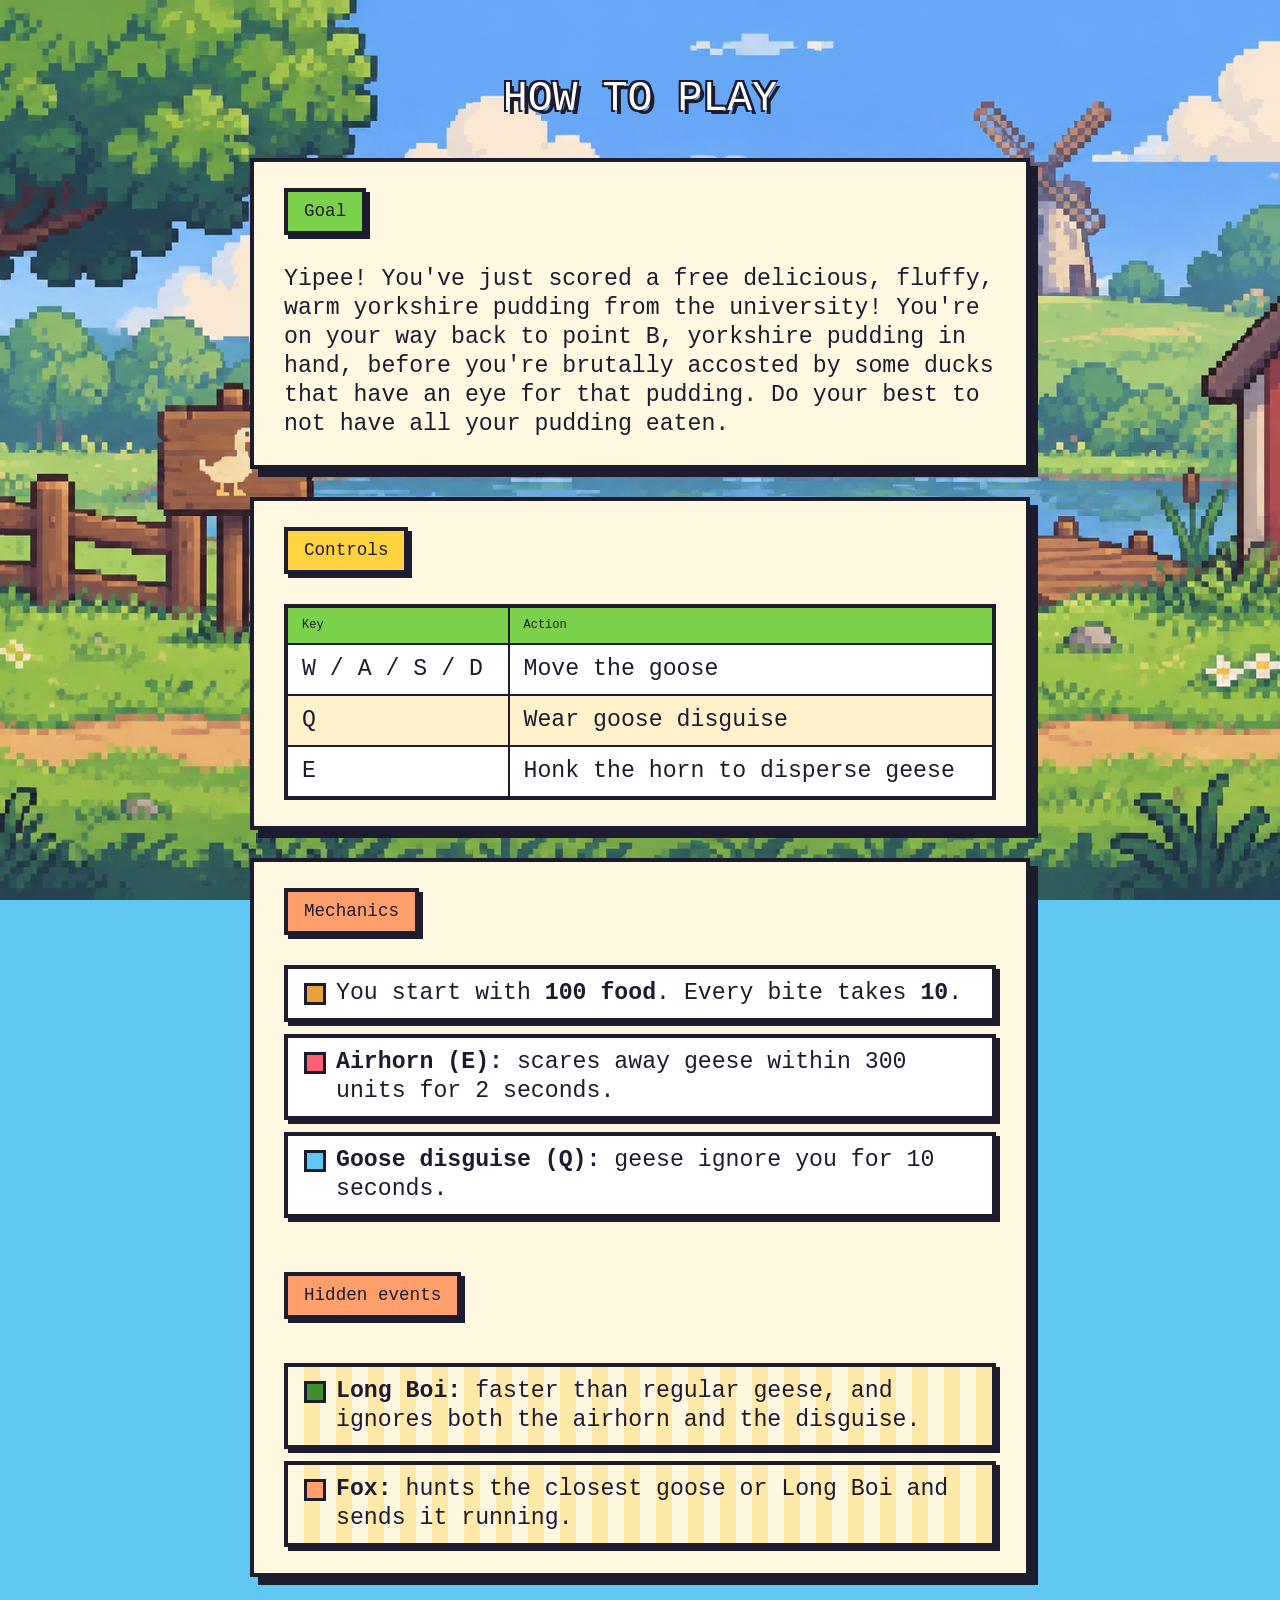
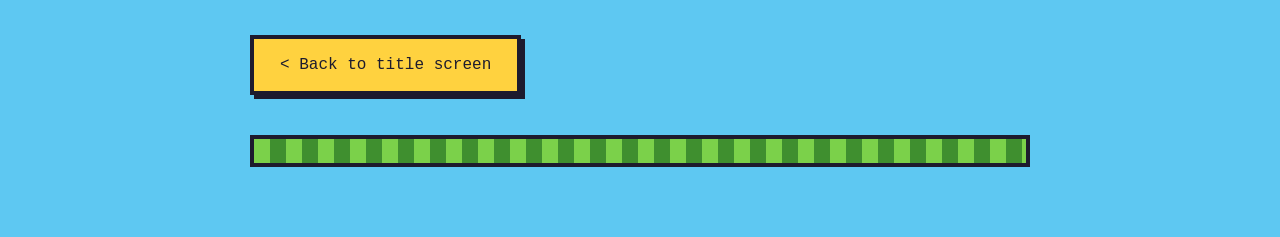
==== commit 56868e33: "fixed font and removed unecessary section from documents" ====
--- a/controls.html
+++ b/controls.html
@@ -42,7 +42,12 @@
                 <li><strong>Airhorn (E):</strong> scares away geese within 300 units for 2 seconds.</li>
                 <li><strong>Goose disguise (Q):</strong> geese ignore you for 10 seconds.</li>
             </ul>
-            <h3 class="hidden-title">Hidden events</h3>
+
+            <p>
+                
+            </p>
+
+            <h2 class="info-block">Hidden events</h2>
             <ul class="mechanics-list hidden-events">
                 <li><strong>Long Boi:</strong> faster than regular geese, and ignores both the airhorn and the disguise.</li>
                 <li><strong>Fox:</strong> hunts the closest goose or Long Boi and sends it running.</li>
--- a/style.css
+++ b/style.css
@@ -172,7 +172,23 @@
 .mechanics-list li:nth-child(2)::before { background: var(--coral); }
 .mechanics-list li:nth-child(3)::before { background: var(--sky); }
 
-.hidden-title { margin: 26px 0 0; color: var(--ink-soft); }
+.info-block h2 + *, .info-block h3 + * { margin-top: 16px; }
+
+/* any heading that follows a list gets space above it so it doesn't stick to the section before */
+.info-block ul + h2,
+.info-block ul + h3,
+.info-block p + h2,
+.info-block p + h3,
+.info-block .hidden-title { margin-top: 40px; }
+
+.info-block h3 {
+    display: inline-block;
+    background: var(--peach);
+    border: 4px solid var(--border);
+    padding: 6px 16px;
+    box-shadow: var(--shadow-small);
+    font-size: 1.1rem;
+}
 .hidden-title::after { content: " ???"; }
 
 .hidden-events li {
@@ -187,9 +203,9 @@
 
 .tab {
     font-family: var(--font-display);
-    font-size: 0.65rem;
+    font-size: 0.9rem;
     line-height: 1.5;
-    padding: 12px 16px;
+    padding: 16px 20px;
     color: var(--ink);
     background: var(--card);
     border: 4px solid var(--border);
@@ -242,9 +258,9 @@
 .back-link {
     display: inline-block;
     margin-top: 30px;
-    padding: 12px 20px;
+    padding: 16px 26px;
     font-family: var(--font-display);
-    font-size: 0.75rem;
+    font-size: 1rem;
     text-decoration: none;
     color: var(--ink);
     background: var(--sunny);
@@ -271,9 +287,10 @@
 .gantt-date, .uml-title {
     display: inline-block;
     margin-bottom: 12px;
-    padding: 4px 12px;
+    padding: 8px 16px;
     font-family: var(--font-display);
-    font-size: 0.7rem;
+    font-size: 1rem;
+    line-height: 1.5;
     background: var(--grass);
     border: 3px solid var(--border);
 }
@@ -299,7 +316,7 @@
     .info-block, .document-content { padding: 20px; }
     .sprite { width: 180px; }
     .link-row { gap: 30px; }
-    .tab { font-size: 0.55rem; padding: 10px; }
+    .tab { font-size: 0.7rem; padding: 12px; }
     .controls-table th, .controls-table td { padding: 8px; font-size: 1.2rem; }
 }
 
